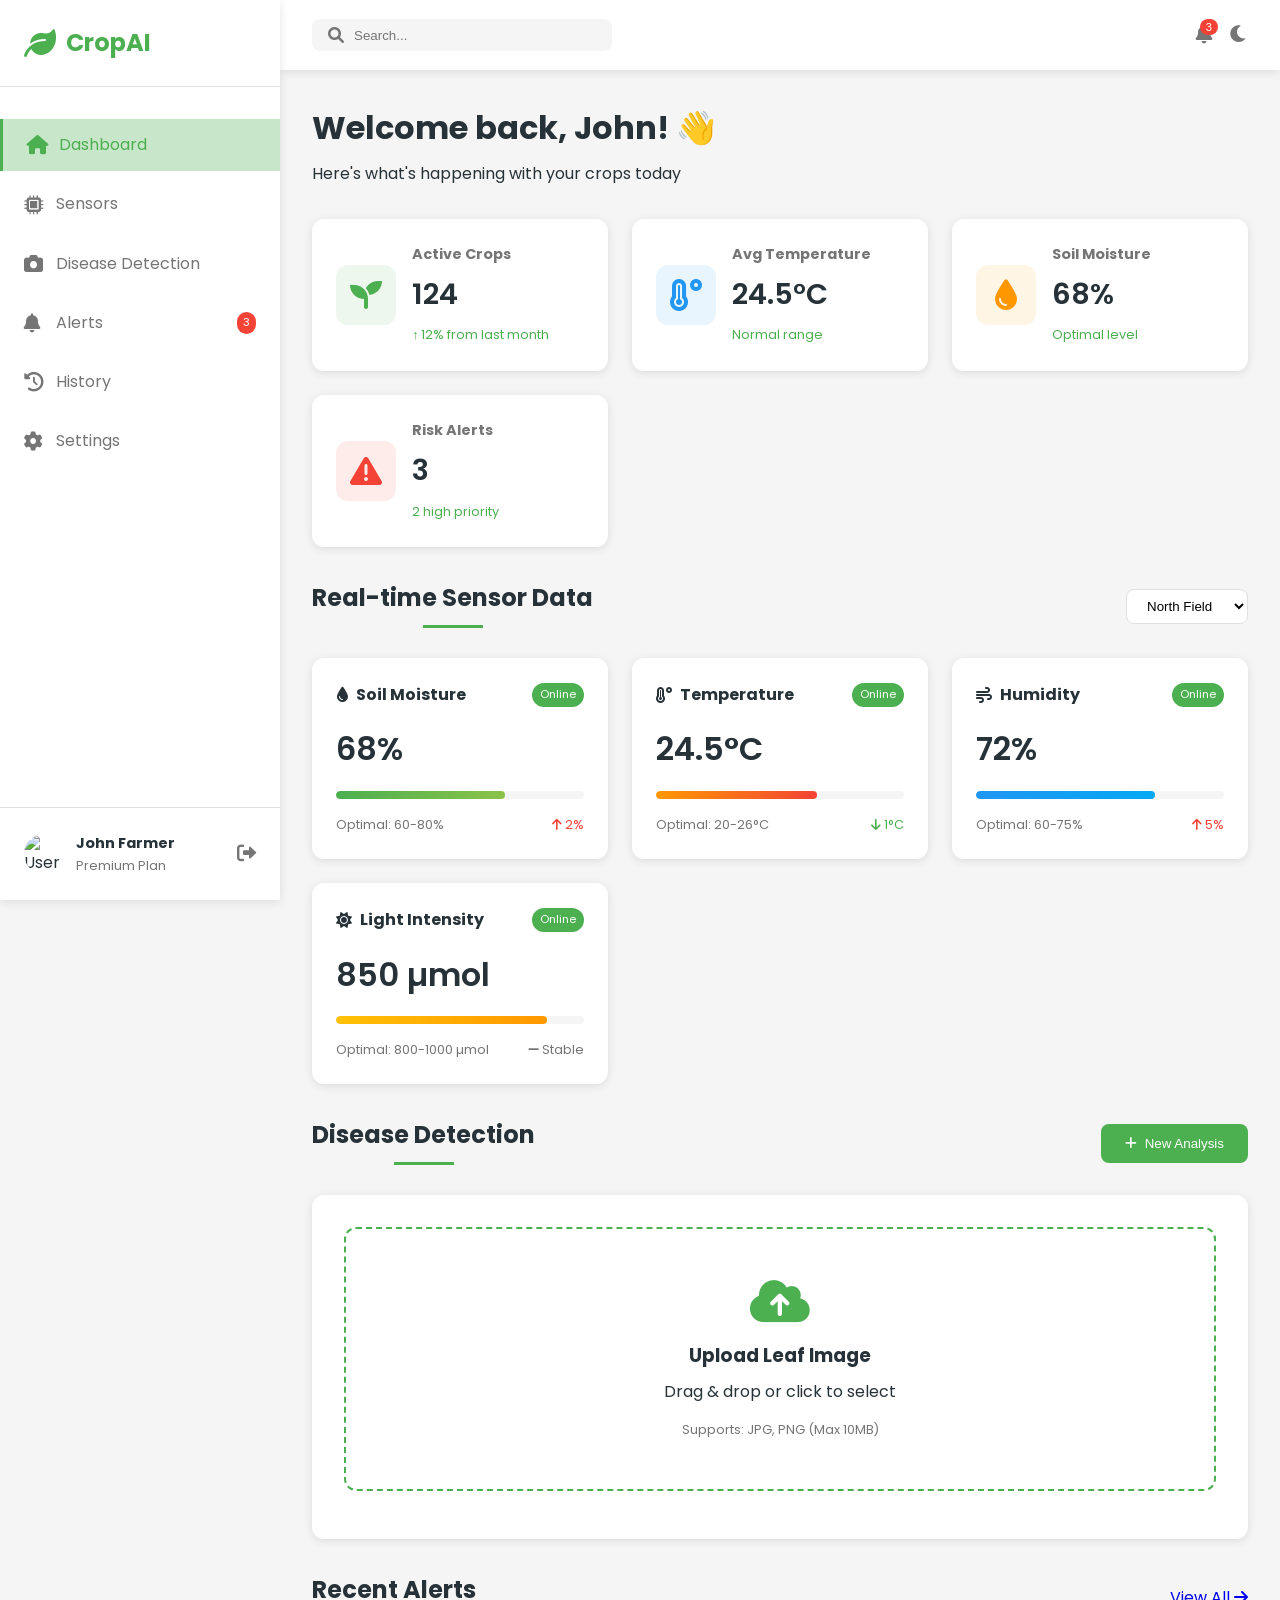
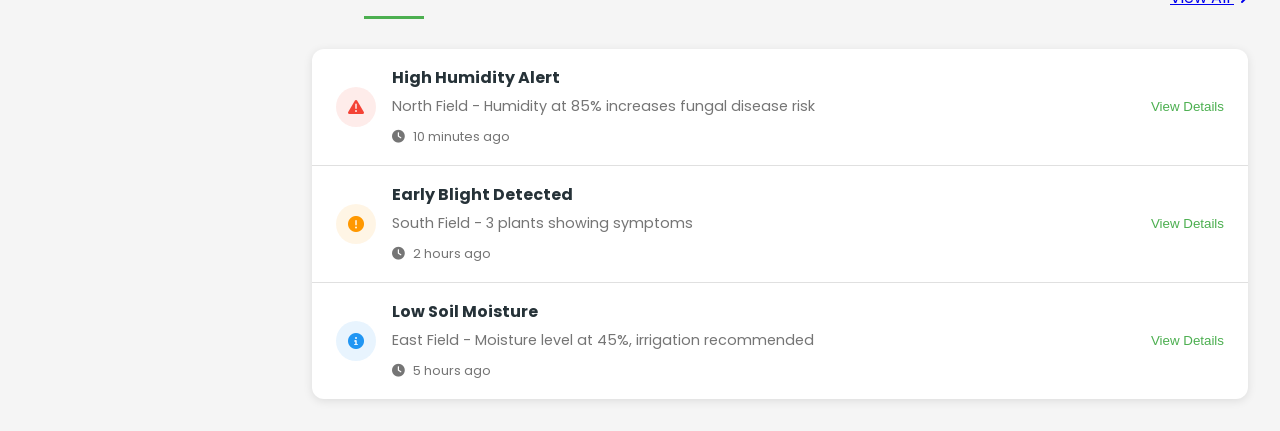
==== dashboard.html @ fdb8c68f "commit all" ====
<!DOCTYPE html>
<html lang="en">
<head>
    <meta charset="UTF-8">
    <meta name="viewport" content="width=device-width, initial-scale=1.0">
    <title>CropAI - Dashboard</title>
    <link rel="stylesheet" href="css/style.css">
    <link rel="stylesheet" href="css/responsive.css">
    <link rel="stylesheet" href="https://cdnjs.cloudflare.com/ajax/libs/font-awesome/6.0.0/css/all.min.css">
    <link href="https://fonts.googleapis.com/css2?family=Poppins:wght@300;400;500;600;700&display=swap" rel="stylesheet">
</head>
<body>
    <div class="dashboard">
        <!-- Sidebar -->
        <aside class="sidebar">
            <div class="sidebar-header">
                <div class="logo">
                    <i class="fas fa-leaf"></i>
                    <span>CropAI</span>
                </div>
            </div>
            <nav class="sidebar-nav">
                <ul>
                    <li class="active">
                        <a href="#dashboard">
                            <i class="fas fa-home"></i>
                            <span>Dashboard</span>
                        </a>
                    </li>
                    <li>
                        <a href="#sensors">
                            <i class="fas fa-microchip"></i>
                            <span>Sensors</span>
                        </a>
                    </li>
                    <li>
                        <a href="#detection">
                            <i class="fas fa-camera"></i>
                            <span>Disease Detection</span>
                        </a>
                    </li>
                    <li>
                        <a href="#alerts">
                            <i class="fas fa-bell"></i>
                            <span>Alerts</span>
                            <span class="badge">3</span>
                        </a>
                    </li>
                    <li>
                        <a href="#history">
                            <i class="fas fa-history"></i>
                            <span>History</span>
                        </a>
                    </li>
                    <li>
                        <a href="#settings">
                            <i class="fas fa-cog"></i>
                            <span>Settings</span>
                        </a>
                    </li>
                </ul>
            </nav>
            <div class="sidebar-footer">
                <div class="user-info">
                    <img src="https://randomuser.me/api/portraits/men/1.jpg" alt="User">
                    <div>
                        <h4>John Farmer</h4>
                        <p>Premium Plan</p>
                    </div>
                </div>
                <button class="logout-btn">
                    <i class="fas fa-sign-out-alt"></i>
                </button>
            </div>
        </aside>

        <!-- Main Content -->
        <main class="main-content">
            <!-- Top Bar -->
            <header class="top-bar">
                <div class="menu-toggle">
                    <i class="fas fa-bars"></i>
                </div>
                <div class="search-bar">
                    <i class="fas fa-search"></i>
                    <input type="text" placeholder="Search...">
                </div>
                <div class="top-bar-actions">
                    <button class="notification-btn">
                        <i class="fas fa-bell"></i>
                        <span class="badge">3</span>
                    </button>
                    <button class="theme-toggle">
                        <i class="fas fa-moon"></i>
                    </button>
                </div>
            </header>

            <!-- Dashboard Content -->
            <div class="content">
                <!-- Welcome Section -->
                <div class="welcome-section">
                    <h1>Welcome back, John! 👋</h1>
                    <p>Here's what's happening with your crops today</p>
                </div>

                <!-- Stats Cards -->
                <div class="stats-grid">
                    <div class="stat-card">
                        <div class="stat-icon" style="background: rgba(76, 175, 80, 0.1); color: #4CAF50;">
                            <i class="fas fa-seedling"></i>
                        </div>
                        <div class="stat-info">
                            <h3>Active Crops</h3>
                            <p>124</p>
                            <span>↑ 12% from last month</span>
                        </div>
                    </div>
                    <div class="stat-card">
                        <div class="stat-icon" style="background: rgba(33, 150, 243, 0.1); color: #2196F3;">
                            <i class="fas fa-temperature-high"></i>
                        </div>
                        <div class="stat-info">
                            <h3>Avg Temperature</h3>
                            <p>24.5°C</p>
                            <span>Normal range</span>
                        </div>
                    </div>
                    <div class="stat-card">
                        <div class="stat-icon" style="background: rgba(255, 152, 0, 0.1); color: #FF9800;">
                            <i class="fas fa-tint"></i>
                        </div>
                        <div class="stat-info">
                            <h3>Soil Moisture</h3>
                            <p>68%</p>
                            <span>Optimal level</span>
                        </div>
                    </div>
                    <div class="stat-card">
                        <div class="stat-icon" style="background: rgba(244, 67, 54, 0.1); color: #F44336;">
                            <i class="fas fa-exclamation-triangle"></i>
                        </div>
                        <div class="stat-info">
                            <h3>Risk Alerts</h3>
                            <p>3</p>
                            <span>2 high priority</span>
                        </div>
                    </div>
                </div>

                <!-- Sensor Data Section -->
                <div class="section-header">
                    <h2>Real-time Sensor Data</h2>
                    <select class="farm-selector" id="farmSelector">
                        <option value="north">North Field</option>
                        <option value="south">South Field</option>
                        <option value="east">East Field</option>
                        <option value="west">West Field</option>
                    </select>
                </div>

                <div class="sensor-grid" id="sensorGrid">
                    <div class="sensor-card">
                        <div class="sensor-header">
                            <h3><i class="fas fa-tint"></i> Soil Moisture</h3>
                            <span class="sensor-status online">Online</span>
                        </div>
                        <div class="sensor-value" id="moistureValue">68%</div>
                        <div class="progress-bar">
                            <div class="progress" style="width: 68%; background: linear-gradient(90deg, #4CAF50, #8BC34A);"></div>
                        </div>
                        <div class="sensor-footer">
                            <span>Optimal: 60-80%</span>
                            <span class="trend up"><i class="fas fa-arrow-up"></i> 2%</span>
                        </div>
                    </div>

                    <div class="sensor-card">
                        <div class="sensor-header">
                            <h3><i class="fas fa-temperature-high"></i> Temperature</h3>
                            <span class="sensor-status online">Online</span>
                        </div>
                        <div class="sensor-value" id="temperatureValue">24.5°C</div>
                        <div class="progress-bar">
                            <div class="progress" style="width: 65%; background: linear-gradient(90deg, #FF9800, #F44336);"></div>
                        </div>
                        <div class="sensor-footer">
                            <span>Optimal: 20-26°C</span>
                            <span class="trend down"><i class="fas fa-arrow-down"></i> 1°C</span>
                        </div>
                    </div>

                    <div class="sensor-card">
                        <div class="sensor-header">
                            <h3><i class="fas fa-wind"></i> Humidity</h3>
                            <span class="sensor-status online">Online</span>
                        </div>
                        <div class="sensor-value" id="humidityValue">72%</div>
                        <div class="progress-bar">
                            <div class="progress" style="width: 72%; background: linear-gradient(90deg, #2196F3, #03A9F4);"></div>
                        </div>
                        <div class="sensor-footer">
                            <span>Optimal: 60-75%</span>
                            <span class="trend up"><i class="fas fa-arrow-up"></i> 5%</span>
                        </div>
                    </div>

                    <div class="sensor-card">
                        <div class="sensor-header">
                            <h3><i class="fas fa-sun"></i> Light Intensity</h3>
                            <span class="sensor-status online">Online</span>
                        </div>
                        <div class="sensor-value" id="lightValue">850 µmol</div>
                        <div class="progress-bar">
                            <div class="progress" style="width: 85%; background: linear-gradient(90deg, #FFC107, #FF9800);"></div>
                        </div>
                        <div class="sensor-footer">
                            <span>Optimal: 800-1000 µmol</span>
                            <span class="trend stable"><i class="fas fa-minus"></i> Stable</span>
                        </div>
                    </div>
                </div>

                <!-- Disease Detection Section -->
                <div class="section-header">
                    <h2>Disease Detection</h2>
                    <button class="btn-primary" onclick="openUploadModal()">
                        <i class="fas fa-plus"></i> New Analysis
                    </button>
                </div>

                <div class="detection-section">
                    <div class="upload-area" id="uploadArea" onclick="document.getElementById('imageInput').click()">
                        <input type="file" id="imageInput" accept="image/*" hidden onchange="previewImage(this)">
                        <i class="fas fa-cloud-upload-alt"></i>
                        <h3>Upload Leaf Image</h3>
                        <p>Drag & drop or click to select</p>
                        <p class="upload-hint">Supports: JPG, PNG (Max 10MB)</p>
                    </div>
                    
                    <div class="preview-container" id="previewContainer" style="display: none;">
                        <img id="imagePreview" src="" alt="Preview">
                        <button class="btn-primary" onclick="analyzeImage()">
                            <i class="fas fa-search"></i> Analyze Image
                        </button>
                        <button class="btn-secondary" onclick="resetUpload()">
                            <i class="fas fa-redo"></i> Upload New
                        </button>
                    </div>

                    <div class="analysis-result" id="analysisResult" style="display: none;">
                        <h3>Analysis Result</h3>
                        <div class="result-card">
                            <div class="result-header">
                                <div class="disease-info">
                                    <h4 id="diseaseName">Early Blight</h4>
                                    <span class="confidence" id="confidence">87% Confidence</span>
                                </div>
                                <span class="severity high">High Severity</span>
                            </div>
                            <div class="result-details">
                                <div class="detail-item">
                                    <i class="fas fa-exclamation-circle"></i>
                                    <div>
                                        <strong>Symptoms:</strong>
                                        <p id="symptoms">Dark brown spots on leaves, yellow halos</p>
                                    </div>
                                </div>
                                <div class="detail-item">
                                    <i class="fas fa-prescription-bottle"></i>
                                    <div>
                                        <strong>Treatment:</strong>
                                        <p id="treatment">Apply copper-based fungicide every 7-10 days. Remove infected leaves.</p>
                                    </div>
                                </div>
                                <div class="detail-item">
                                    <i class="fas fa-clock"></i>
                                    <div>
                                        <strong>Prevention:</strong>
                                        <p id="prevention">Ensure proper air circulation, avoid overhead watering</p>
                                    </div>
                                </div>
                            </div>
                        </div>
                    </div>
                </div>

                <!-- Alerts Section -->
                <div class="section-header">
                    <h2>Recent Alerts</h2>
                    <a href="#" class="view-all">View All <i class="fas fa-arrow-right"></i></a>
                </div>

                <div class="alerts-list" id="alertsList">
                    <div class="alert-item high">
                        <div class="alert-icon">
                            <i class="fas fa-exclamation-triangle"></i>
                        </div>
                        <div class="alert-content">
                            <h4>High Humidity Alert</h4>
                            <p>North Field - Humidity at 85% increases fungal disease risk</p>
                            <span class="alert-time"><i class="fas fa-clock"></i> 10 minutes ago</span>
                        </div>
                        <button class="alert-action">View Details</button>
                    </div>
                    <div class="alert-item medium">
                        <div class="alert-icon">
                            <i class="fas fa-exclamation-circle"></i>
                        </div>
                        <div class="alert-content">
                            <h4>Early Blight Detected</h4>
                            <p>South Field - 3 plants showing symptoms</p>
                            <span class="alert-time"><i class="fas fa-clock"></i> 2 hours ago</span>
                        </div>
                        <button class="alert-action">View Details</button>
                    </div>
                    <div class="alert-item low">
                        <div class="alert-icon">
                            <i class="fas fa-info-circle"></i>
                        </div>
                        <div class="alert-content">
                            <h4>Low Soil Moisture</h4>
                            <p>East Field - Moisture level at 45%, irrigation recommended</p>
                            <span class="alert-time"><i class="fas fa-clock"></i> 5 hours ago</span>
                        </div>
                        <button class="alert-action">View Details</button>
                    </div>
                </div>
            </div>
        </main>
    </div>

    <!-- Analysis Modal -->
    <div class="modal" id="analysisModal">
        <div class="modal-content">
            <div class="modal-header">
                <h3>Analysis in Progress</h3>
                <button class="close-btn" onclick="closeModal()">&times;</button>
            </div>
            <div class="modal-body">
                <div class="loading-spinner"></div>
                <p>Analyzing image using AI model...</p>
                <div class="progress-indicator">
                    <div class="progress-fill" style="width: 0%"></div>
                </div>
            </div>
        </div>
    </div>

    <script src="js/dashboard.js"></script>
</body>
</html>
---- css/style.css ----
:root {
    --primary-color: #4CAF50;
    --primary-dark: #388E3C;
    --primary-light: #C8E6C9;
    --secondary-color: #2196F3;
    --danger-color: #F44336;
    --warning-color: #FF9800;
    --success-color: #4CAF50;
    --text-dark: #263238;
    --text-light: #FFFFFF;
    --text-gray: #757575;
    --background-light: #F5F5F5;
    --background-white: #FFFFFF;
    --border-color: #E0E0E0;
    --shadow: 0 2px 10px rgba(0, 0, 0, 0.1);
    --sidebar-width: 280px;
    --header-height: 70px;
    --transition: all 0.3s ease;
}

* {
    margin: 0;
    padding: 0;
    box-sizing: border-box;
}

body {
    font-family: 'Poppins', sans-serif;
    color: var(--text-dark);
    background: var(--background-light);
    line-height: 1.6;
}

/* Navigation Styles */
.navbar {
    background: var(--background-white);
    box-shadow: var(--shadow);
    position: fixed;
    width: 100%;
    top: 0;
    z-index: 1000;
}

.nav-container {
    max-width: 1400px;
    margin: 0 auto;
    padding: 1rem 2rem;
    display: flex;
    justify-content: space-between;
    align-items: center;
}

.logo {
    display: flex;
    align-items: center;
    gap: 10px;
    font-size: 1.5rem;
    font-weight: 700;
    color: var(--primary-color);
}

.logo i {
    font-size: 2rem;
}

.nav-menu {
    display: flex;
    list-style: none;
    gap: 2rem;
}

.nav-menu a {
    text-decoration: none;
    color: var(--text-dark);
    font-weight: 500;
    transition: var(--transition);
    position: relative;
}

.nav-menu a:hover,
.nav-menu a.active {
    color: var(--primary-color);
}

.nav-menu a.active::after {
    content: '';
    position: absolute;
    bottom: -5px;
    left: 0;
    width: 100%;
    height: 2px;
    background: var(--primary-color);
}

.nav-buttons {
    display: flex;
    gap: 1rem;
}

/* Button Styles */
.btn-primary {
    background: var(--primary-color);
    color: var(--text-light);
    border: none;
    padding: 0.75rem 1.5rem;
    border-radius: 8px;
    font-weight: 500;
    cursor: pointer;
    transition: var(--transition);
    text-decoration: none;
    display: inline-flex;
    align-items: center;
    gap: 8px;
}

.btn-primary:hover {
    background: var(--primary-dark);
    transform: translateY(-2px);
    box-shadow: 0 5px 15px rgba(76, 175, 80, 0.3);
}

.btn-secondary {
    background: transparent;
    color: var(--primary-color);
    border: 2px solid var(--primary-color);
    padding: 0.75rem 1.5rem;
    border-radius: 8px;
    font-weight: 500;
    cursor: pointer;
    transition: var(--transition);
}

.btn-secondary:hover {
    background: var(--primary-light);
    transform: translateY(-2px);
}

.btn-large {
    padding: 1rem 2rem;
    font-size: 1.1rem;
}

/* Hero Section */
.hero {
    min-height: 100vh;
    display: flex;
    align-items: center;
    padding: 0 2rem;
    margin-top: 70px;
    background: linear-gradient(135deg, #f5f7fa 0%, #e8f5e9 100%);
}

.hero-container {
    max-width: 1400px;
    margin: 0 auto;
    display: grid;
    grid-template-columns: 1fr 1fr;
    gap: 4rem;
    align-items: center;
}

.hero-content h1 {
    font-size: 3.5rem;
    line-height: 1.2;
    margin-bottom: 1.5rem;
}

.highlight {
    color: var(--primary-color);
    position: relative;
    display: inline-block;
}

.highlight::after {
    content: '';
    position: absolute;
    bottom: 5px;
    left: 0;
    width: 100%;
    height: 10px;
    background: var(--primary-light);
    z-index: -1;
}

.hero-content p {
    font-size: 1.2rem;
    color: var(--text-gray);
    margin-bottom: 2rem;
}

.hero-buttons {
    display: flex;
    gap: 1rem;
    margin-bottom: 3rem;
}

.hero-stats {
    display: flex;
    gap: 3rem;
}

.stat-item h3 {
    font-size: 2rem;
    color: var(--primary-color);
    margin-bottom: 0.5rem;
}

.hero-image {
    position: relative;
}

.hero-image img {
    width: 100%;
    border-radius: 20px;
    box-shadow: var(--shadow);
}

.floating-card {
    position: absolute;
    background: white;
    padding: 1rem;
    border-radius: 12px;
    box-shadow: 0 10px 30px rgba(0, 0, 0, 0.1);
    display: flex;
    align-items: center;
    gap: 10px;
    animation: float 3s ease-in-out infinite;
}

.card-1 {
    top: 20%;
    left: -20px;
    animation-delay: 0s;
}

.card-2 {
    bottom: 20%;
    right: -20px;
    animation-delay: 1.5s;
}

@keyframes float {
    0%, 100% { transform: translateY(0); }
    50% { transform: translateY(-10px); }
}

/* Features Section */
.features {
    padding: 5rem 2rem;
    background: var(--background-white);
}

.container {
    max-width: 1400px;
    margin: 0 auto;
}

.section-header {
    text-align: center;
    margin-bottom: 4rem;
}

.section-header h2 {
    font-size: 2.5rem;
    margin-bottom: 1rem;
    position: relative;
    display: inline-block;
}

.section-header h2::after {
    content: '';
    position: absolute;
    bottom: -10px;
    left: 50%;
    transform: translateX(-50%);
    width: 60px;
    height: 3px;
    background: var(--primary-color);
}

.features-grid {
    display: grid;
    grid-template-columns: repeat(auto-fit, minmax(250px, 1fr));
    gap: 2rem;
}

.feature-card {
    background: white;
    padding: 2rem;
    border-radius: 15px;
    text-align: center;
    transition: var(--transition);
    box-shadow: var(--shadow);
}

.feature-card:hover {
    transform: translateY(-10px);
    box-shadow: 0 20px 40px rgba(0, 0, 0, 0.1);
}

.feature-icon {
    width: 80px;
    height: 80px;
    background: var(--primary-light);
    border-radius: 50%;
    display: flex;
    align-items: center;
    justify-content: center;
    margin: 0 auto 1.5rem;
}

.feature-icon i {
    font-size: 2.5rem;
    color: var(--primary-color);
}

.feature-card h3 {
    margin-bottom: 1rem;
}

.feature-card p {
    color: var(--text-gray);
}

/* How It Works Section */
.how-it-works {
    padding: 5rem 2rem;
    background: linear-gradient(135deg, #f5f7fa 0%, #e8f5e9 100%);
}

.steps {
    display: grid;
    grid-template-columns: repeat(3, 1fr);
    gap: 3rem;
    margin-top: 3rem;
}

.step {
    text-align: center;
    position: relative;
}

.step-number {
    width: 50px;
    height: 50px;
    background: var(--primary-color);
    color: white;
    border-radius: 50%;
    display: flex;
    align-items: center;
    justify-content: center;
    font-size: 1.5rem;
    font-weight: bold;
    margin: 0 auto 1.5rem;
    position: relative;
    z-index: 2;
}

.step-icon {
    width: 100px;
    height: 100px;
    background: white;
    border-radius: 50%;
    display: flex;
    align-items: center;
    justify-content: center;
    margin: 0 auto 1.5rem;
    box-shadow: var(--shadow);
}

.step-icon i {
    font-size: 3rem;
    color: var(--primary-color);
}

.step h3 {
    margin-bottom: 1rem;
}

.step p {
    color: var(--text-gray);
}

.step:not(:last-child)::after {
    content: '';
    position: absolute;
    top: 50px;
    right: -50px;
    width: 100px;
    height: 2px;
    background: var(--primary-light);
}

/* CTA Section */
.cta {
    padding: 5rem 2rem;
    background: linear-gradient(135deg, var(--primary-color), var(--primary-dark));
    color: white;
    text-align: center;
}

.cta h2 {
    font-size: 2.5rem;
    margin-bottom: 1rem;
}

.cta p {
    font-size: 1.2rem;
    margin-bottom: 2rem;
    opacity: 0.9;
}

.cta .btn-primary {
    background: white;
    color: var(--primary-color);
}

.cta .btn-primary:hover {
    background: var(--primary-light);
    transform: translateY(-2px);
}

/* Footer */
footer {
    background: var(--text-dark);
    color: white;
    padding: 3rem 2rem 1rem;
}

.footer-content {
    max-width: 1400px;
    margin: 0 auto;
    display: grid;
    grid-template-columns: 2fr 1fr 1fr;
    gap: 3rem;
    margin-bottom: 3rem;
}

.footer-section .logo {
    color: white;
    margin-bottom: 1rem;
}

.footer-section p {
    color: #9e9e9e;
    margin-bottom: 1.5rem;
}

.social-links {
    display: flex;
    gap: 1rem;
}

.social-links a {
    color: white;
    font-size: 1.5rem;
    transition: var(--transition);
}

.social-links a:hover {
    color: var(--primary-color);
}

.footer-section h4 {
    margin-bottom: 1.5rem;
    position: relative;
}

.footer-section h4::after {
    content: '';
    position: absolute;
    bottom: -8px;
    left: 0;
    width: 40px;
    height: 2px;
    background: var(--primary-color);
}

.footer-section ul {
    list-style: none;
}

.footer-section ul li {
    margin-bottom: 0.8rem;
}

.footer-section ul li a {
    color: #9e9e9e;
    text-decoration: none;
    transition: var(--transition);
}

.footer-section ul li a:hover {
    color: white;
    padding-left: 5px;
}

.footer-bottom {
    text-align: center;
    padding-top: 2rem;
    border-top: 1px solid #424242;
    color: #9e9e9e;
}

/* Dashboard Layout */
.dashboard {
    display: flex;
    min-height: 100vh;
}

/* Sidebar */
.sidebar {
    width: var(--sidebar-width);
    background: var(--background-white);
    box-shadow: var(--shadow);
    position: fixed;
    height: 100vh;
    display: flex;
    flex-direction: column;
    transition: var(--transition);
    z-index: 100;
}

.sidebar-header {
    padding: 1.5rem;
    border-bottom: 1px solid var(--border-color);
}

.sidebar-nav {
    flex: 1;
    padding: 2rem 0;
}

.sidebar-nav ul {
    list-style: none;
}

.sidebar-nav li {
    margin-bottom: 0.5rem;
}

.sidebar-nav a {
    display: flex;
    align-items: center;
    gap: 12px;
    padding: 0.8rem 1.5rem;
    color: var(--text-gray);
    text-decoration: none;
    transition: var(--transition);
    position: relative;
}

.sidebar-nav a:hover,
.sidebar-nav li.active a {
    background: var(--primary-light);
    color: var(--primary-color);
    border-left: 3px solid var(--primary-color);
}

.sidebar-nav i {
    width: 20px;
    font-size: 1.2rem;
}

.badge {
    background: var(--danger-color);
    color: white;
    padding: 2px 6px;
    border-radius: 10px;
    font-size: 0.7rem;
    margin-left: auto;
}

.sidebar-footer {
    padding: 1.5rem;
    border-top: 1px solid var(--border-color);
    display: flex;
    align-items: center;
    justify-content: space-between;
}

.user-info {
    display: flex;
    align-items: center;
    gap: 12px;
}

.user-info img {
    width: 40px;
    height: 40px;
    border-radius: 50%;
    object-fit: cover;
}

.user-info h4 {
    font-size: 0.9rem;
}

.user-info p {
    font-size: 0.8rem;
    color: var(--text-gray);
}

.logout-btn {
    background: none;
    border: none;
    color: var(--text-gray);
    cursor: pointer;
    font-size: 1.2rem;
    transition: var(--transition);
}

.logout-btn:hover {
    color: var(--danger-color);
}

/* Main Content */
.main-content {
    flex: 1;
    margin-left: var(--sidebar-width);
    background: var(--background-light);
}

/* Top Bar */
.top-bar {
    height: var(--header-height);
    background: white;
    padding: 0 2rem;
    display: flex;
    align-items: center;
    justify-content: space-between;
    box-shadow: var(--shadow);
    position: sticky;
    top: 0;
    z-index: 90;
}

.menu-toggle {
    display: none;
    font-size: 1.5rem;
    cursor: pointer;
}

.search-bar {
    display: flex;
    align-items: center;
    background: var(--background-light);
    border-radius: 8px;
    padding: 0.5rem 1rem;
    width: 300px;
}

.search-bar i {
    color: var(--text-gray);
    margin-right: 10px;
}

.search-bar input {
    border: none;
    background: none;
    outline: none;
    width: 100%;
}

.top-bar-actions {
    display: flex;
    gap: 1rem;
}

.top-bar-actions button {
    background: none;
    border: none;
    position: relative;
    cursor: pointer;
    font-size: 1.2rem;
    color: var(--text-gray);
    transition: var(--transition);
}

.top-bar-actions button:hover {
    color: var(--primary-color);
}

.top-bar-actions .badge {
    position: absolute;
    top: -5px;
    right: -5px;
}

/* Content Area */
.content {
    padding: 2rem;
}

.welcome-section {
    margin-bottom: 2rem;
}

.welcome-section h1 {
    font-size: 2rem;
    margin-bottom: 0.5rem;
}

/* Stats Grid */
.stats-grid {
    display: grid;
    grid-template-columns: repeat(auto-fit, minmax(250px, 1fr));
    gap: 1.5rem;
    margin-bottom: 2rem;
}

.stat-card {
    background: white;
    padding: 1.5rem;
    border-radius: 12px;
    display: flex;
    align-items: center;
    gap: 1rem;
    box-shadow: var(--shadow);
    transition: var(--transition);
}

.stat-card:hover {
    transform: translateY(-5px);
    box-shadow: 0 10px 30px rgba(0, 0, 0, 0.15);
}

.stat-icon {
    width: 60px;
    height: 60px;
    border-radius: 12px;
    display: flex;
    align-items: center;
    justify-content: center;
    font-size: 2rem;
}

.stat-info h3 {
    font-size: 0.9rem;
    color: var(--text-gray);
    margin-bottom: 0.3rem;
}

.stat-info p {
    font-size: 1.8rem;
    font-weight: 600;
    margin-bottom: 0.3rem;
}

.stat-info span {
    font-size: 0.8rem;
    color: var(--success-color);
}

/* Section Header */
.section-header {
    display: flex;
    justify-content: space-between;
    align-items: center;
    margin-bottom: 1.5rem;
}

.section-header h2 {
    font-size: 1.5rem;
}

.farm-selector {
    padding: 0.5rem 1rem;
    border: 1px solid var(--border-color);
    border-radius: 8px;
    outline: none;
    background: white;
}

/* Sensor Grid */
.sensor-grid {
    display: grid;
    grid-template-columns: repeat(auto-fit, minmax(250px, 1fr));
    gap: 1.5rem;
    margin-bottom: 2rem;
}

.sensor-card {
    background: white;
    padding: 1.5rem;
    border-radius: 12px;
    box-shadow: var(--shadow);
}

.sensor-header {
    display: flex;
    justify-content: space-between;
    align-items: center;
    margin-bottom: 1rem;
}

.sensor-header h3 {
    font-size: 1rem;
    display: flex;
    align-items: center;
    gap: 8px;
}

.sensor-status {
    font-size: 0.7rem;
    padding: 3px 8px;
    border-radius: 12px;
}

.sensor-status.online {
    background: var(--success-color);
    color: white;
}

.sensor-value {
    font-size: 2rem;
    font-weight: 600;
    margin-bottom: 1rem;
}

.progress-bar {
    height: 8px;
    background: var(--background-light);
    border-radius: 4px;
    overflow: hidden;
    margin-bottom: 1rem;
}

.progress {
    height: 100%;
    border-radius: 4px;
    transition: width 0.3s ease;
}

.sensor-footer {
    display: flex;
    justify-content: space-between;
    font-size: 0.8rem;
    color: var(--text-gray);
}

.trend.up {
    color: var(--danger-color);
}

.trend.down {
    color: var(--success-color);
}

.trend.stable {
    color: var(--text-gray);
}

/* Detection Section */
.detection-section {
    background: white;
    border-radius: 12px;
    padding: 2rem;
    margin-bottom: 2rem;
    box-shadow: var(--shadow);
}

.upload-area {
    border: 2px dashed var(--primary-color);
    border-radius: 12px;
    padding: 3rem;
    text-align: center;
    cursor: pointer;
    transition: var(--transition);
    margin-bottom: 1rem;
}

.upload-area:hover {
    background: var(--primary-light);
    border-color: var(--primary-dark);
}

.upload-area i {
    font-size: 3rem;
    color: var(--primary-color);
    margin-bottom: 1rem;
}

.upload-area h3 {
    margin-bottom: 0.5rem;
}

.upload-hint {
    font-size: 0.8rem;
    color: var(--text-gray);
    margin-top: 1rem;
}

.preview-container {
    text-align: center;
}

.preview-container img {
    max-width: 100%;
    max-height: 300px;
    border-radius: 8px;
    margin-bottom: 1rem;
}

.preview-container .btn-primary,
.preview-container .btn-secondary {
    margin: 0 0.5rem;
}

/* Analysis Result */
.analysis-result {
    margin-top: 2rem;
}

.result-card {
    background: var(--background-light);
    border-radius: 12px;
    padding: 1.5rem;
}

.result-header {
    display: flex;
    justify-content: space-between;
    align-items: center;
    margin-bottom: 1.5rem;
    padding-bottom: 1rem;
    border-bottom: 1px solid var(--border-color);
}

.disease-info h4 {
    font-size: 1.2rem;
    margin-bottom: 0.3rem;
}

.confidence {
    color: var(--primary-color);
    font-weight: 500;
}

.severity {
    padding: 0.5rem 1rem;
    border-radius: 20px;
    font-weight: 500;
}

.severity.high {
    background: rgba(244, 67, 54, 0.1);
    color: var(--danger-color);
}

.severity.medium {
    background: rgba(255, 152, 0, 0.1);
    color: var(--warning-color);
}

.severity.low {
    background: rgba(76, 175, 80, 0.1);
    color: var(--success-color);
}

.detail-item {
    display: flex;
    gap: 1rem;
    margin-bottom: 1rem;
}

.detail-item i {
    font-size: 1.2rem;
    color: var(--primary-color);
    margin-top: 0.2rem;
}

.detail-item strong {
    display: block;
    margin-bottom: 0.3rem;
}

.detail-item p {
    color: var(--text-gray);
}

/* Alerts List */
.alerts-list {
    background: white;
    border-radius: 12px;
    overflow: hidden;
    box-shadow: var(--shadow);
}

.alert-item {
    display: flex;
    align-items: center;
    padding: 1rem 1.5rem;
    border-bottom: 1px solid var(--border-color);
    transition: var(--transition);
}

.alert-item:last-child {
    border-bottom: none;
}

.alert-item:hover {
    background: var(--background-light);
}

.alert-item.high .alert-icon {
    background: rgba(244, 67, 54, 0.1);
    color: var(--danger-color);
}

.alert-item.medium .alert-icon {
    background: rgba(255, 152, 0, 0.1);
    color: var(--warning-color);
}

.alert-item.low .alert-icon {
    background: rgba(33, 150, 243, 0.1);
    color: var(--secondary-color);
}

.alert-icon {
    width: 40px;
    height: 40px;
    border-radius: 50%;
    display: flex;
    align-items: center;
    justify-content: center;
    margin-right: 1rem;
}

.alert-content {
    flex: 1;
}

.alert-content h4 {
    font-size: 1rem;
    margin-bottom: 0.3rem;
}

.alert-content p {
    font-size: 0.9rem;
    color: var(--text-gray);
    margin-bottom: 0.3rem;
}

.alert-time {
    font-size: 0.8rem;
    color: var(--text-gray);
}

.alert-time i {
    margin-right: 5px;
}

.alert-action {
    background: none;
    border: none;
    color: var(--primary-color);
    cursor: pointer;
    font-weight: 500;
    transition: var(--transition);
}

.alert-action:hover {
    text-decoration: underline;
}

/* Modal */
.modal {
    display: none;
    position: fixed;
    top: 0;
    left: 0;
    width: 100%;
    height: 100%;
    background: rgba(0, 0, 0, 0.5);
    z-index: 2000;
    align-items: center;
    justify-content: center;
}

.modal.active {
    display: flex;
}

.modal-content {
    background: white;
    border-radius: 12px;
    max-width: 500px;
    width: 90%;
    max-height: 90vh;
    overflow-y: auto;
}

.modal-header {
    padding: 1.5rem;
    border-bottom: 1px solid var(--border-color);
    display: flex;
    justify-content: space-between;
    align-items: center;
}

.close-btn {
    background: none;
    border: none;
    font-size: 1.5rem;
    cursor: pointer;
    color: var(--text-gray);
    transition: var(--transition);
}

.close-btn:hover {
    color: var(--danger-color);
}

.modal-body {
    padding: 1.5rem;
}

/* Loading Spinner */
.loading-spinner {
    width: 50px;
    height: 50px;
    border: 3px solid var(--border-color);
    border-top-color: var(--primary-color);
    border-radius: 50%;
    animation: spin 1s linear infinite;
    margin: 2rem auto;
}

@keyframes spin {
    to { transform: rotate(360deg); }
}

.progress-indicator {
    height: 4px;
    background: var(--border-color);
    border-radius: 2px;
    overflow: hidden;
    margin-top: 1rem;
}

.progress-fill {
    height: 100%;
    background: var(--primary-color);
    transition: width 0.3s ease;
}

/* Responsive Design */
@media (max-width: 1024px) {
    .hero-container {
        grid-template-columns: 1fr;
        text-align: center;
    }

    .hero-buttons {
        justify-content: center;
    }

    .hero-stats {
        justify-content: center;
    }

    .hero-image {
        max-width: 600px;
        margin: 0 auto;
    }

    .steps {
        grid-template-columns: 1fr;
    }

    .step:not(:last-child)::after {
        display: none;
    }

    .footer-content {
        grid-template-columns: 1fr;
    }
}

@media (max-width: 768px) {
    .nav-menu,
    .nav-buttons {
        display: none;
    }

    .hamburger {
        display: block;
        font-size: 1.5rem;
        cursor: pointer;
    }

    .hero-content h1 {
        font-size: 2.5rem;
    }

    .sidebar {
        transform: translateX(-100%);
    }

    .sidebar.active {
        transform: translateX(0);
    }

    .main-content {
        margin-left: 0;
    }

    .menu-toggle {
        display: block;
    }

    .stats-grid {
        grid-template-columns: 1fr;
    }

    .sensor-grid {
        grid-template-columns: 1fr;
    }

    .alert-item {
        flex-direction: column;
        align-items: flex-start;
        gap: 1rem;
    }

    .alert-action {
        width: 100%;
    }
}
---- css/responsive.css ----
/* Responsive Design Additions */

/* Extra large devices (1400px and up) */
@media (min-width: 1400px) {
    .container,
    .nav-container,
    .hero-container {
        max-width: 1320px;
    }
}

/* Large devices (1200px to 1399px) */
@media (max-width: 1399px) {
    .container,
    .nav-container,
    .hero-container {
        max-width: 1140px;
    }
    
    .hero-content h1 {
        font-size: 3rem;
    }
}

/* Medium devices (992px to 1199px) */
@media (max-width: 1199px) {
    .container,
    .nav-container,
    .hero-container {
        max-width: 960px;
    }
    
    .hero-content h1 {
        font-size: 2.5rem;
    }
    
    .features-grid {
        grid-template-columns: repeat(2, 1fr);
    }
    
    .stats-grid {
        grid-template-columns: repeat(2, 1fr);
    }
}

/* Small devices (768px to 991px) */
@media (max-width: 991px) {
    .container,
    .nav-container,
    .hero-container {
        max-width: 720px;
    }
    
    .hero-container {
        grid-template-columns: 1fr;
        text-align: center;
    }
    
    .hero-buttons {
        justify-content: center;
    }
    
    .hero-stats {
        justify-content: center;
    }
    
    .nav-menu {
        position: fixed;
        top: 70px;
        left: -100%;
        width: 100%;
        height: calc(100vh - 70px);
        background: white;
        flex-direction: column;
        align-items: center;
        padding: 2rem;
        transition: 0.3s ease;
        z-index: 999;
    }
    
    .nav-menu.active {
        left: 0;
    }
    
    .nav-buttons {
        display: none;
    }
    
    .nav-buttons.active {
        display: flex;
        position: fixed;
        bottom: 2rem;
        left: 50%;
        transform: translateX(-50%);
        z-index: 1000;
    }
    
    .hamburger {
        display: block;
    }
    
    .hamburger.active i::before {
        content: '\f00d';
    }
    
    /* Dashboard responsive */
    .sidebar {
        transform: translateX(-100%);
        z-index: 1000;
    }
    
    .sidebar.active {
        transform: translateX(0);
    }
    
    .main-content {
        margin-left: 0;
    }
    
    .menu-toggle {
        display: block;
    }
    
    .stats-grid {
        grid-template-columns: repeat(2, 1fr);
    }
    
    .sensor-grid {
        grid-template-columns: repeat(2, 1fr);
    }
}

/* Extra small devices (576px to 767px) */
@media (max-width: 767px) {
    .container,
    .nav-container,
    .hero-container {
        max-width: 540px;
    }
    
    .hero-content h1 {
        font-size: 2rem;
    }
    
    .hero-stats {
        flex-direction: column;
        gap: 1.5rem;
    }
    
    .features-grid {
        grid-template-columns: 1fr;
    }
    
    .stats-grid {
        grid-template-columns: 1fr;
    }
    
    .sensor-grid {
        grid-template-columns: 1fr;
    }
    
    .section-header {
        flex-direction: column;
        gap: 1rem;
        text-align: center;
    }
    
    .farm-selector {
        width: 100%;
    }
    
    .alert-item {
        flex-direction: column;
        align-items: flex-start;
        gap: 1rem;
    }
    
    .alert-action {
        width: 100%;
        text-align: center;
    }
    
    .result-header {
        flex-direction: column;
        gap: 1rem;
        align-items: flex-start;
    }
    
    .preview-container .btn-primary,
    .preview-container .btn-secondary {
        width: 100%;
        margin: 0.5rem 0;
    }
}

/* Very small devices (less than 576px) */
@media (max-width: 575px) {
    .hero-content h1 {
        font-size: 1.8rem;
    }
    
    .hero-buttons {
        flex-direction: column;
    }
    
    .btn-large {
        width: 100%;
    }
    
    .stat-card {
        flex-direction: column;
        text-align: center;
    }
    
    .stat-icon {
        margin: 0 auto;
    }
    
    .search-bar {
        width: 200px;
    }
    
    .top-bar {
        padding: 0 1rem;
    }
    
    .content {
        padding: 1rem;
    }
    
    .upload-area {
        padding: 2rem 1rem;
    }
    
    .upload-area i {
        font-size: 2rem;
    }
    
    .modal-content {
        width: 95%;
        margin: 1rem;
    }
}

/* Landscape mode for mobile devices */
@media (max-height: 500px) and (orientation: landscape) {
    .hero {
        min-height: auto;
        padding: 4rem 1rem;
    }
    
    .nav-menu {
        height: auto;
        max-height: 80vh;
        overflow-y: auto;
    }
    
    .modal-content {
        max-height: 80vh;
        overflow-y: auto;
    }
}

/* Print styles */
@media print {
    .navbar,
    .sidebar,
    .top-bar,
    .footer,
    .cta,
    .btn-primary,
    .btn-secondary,
    .alert-action {
        display: none !important;
    }
    
    .main-content {
        margin: 0;
        padding: 0;
    }
    
    .content {
        padding: 1cm;
    }
    
    .sensor-card,
    .stat-card,
    .result-card {
        break-inside: avoid;
        box-shadow: none;
        border: 1px solid #ddd;
    }
}
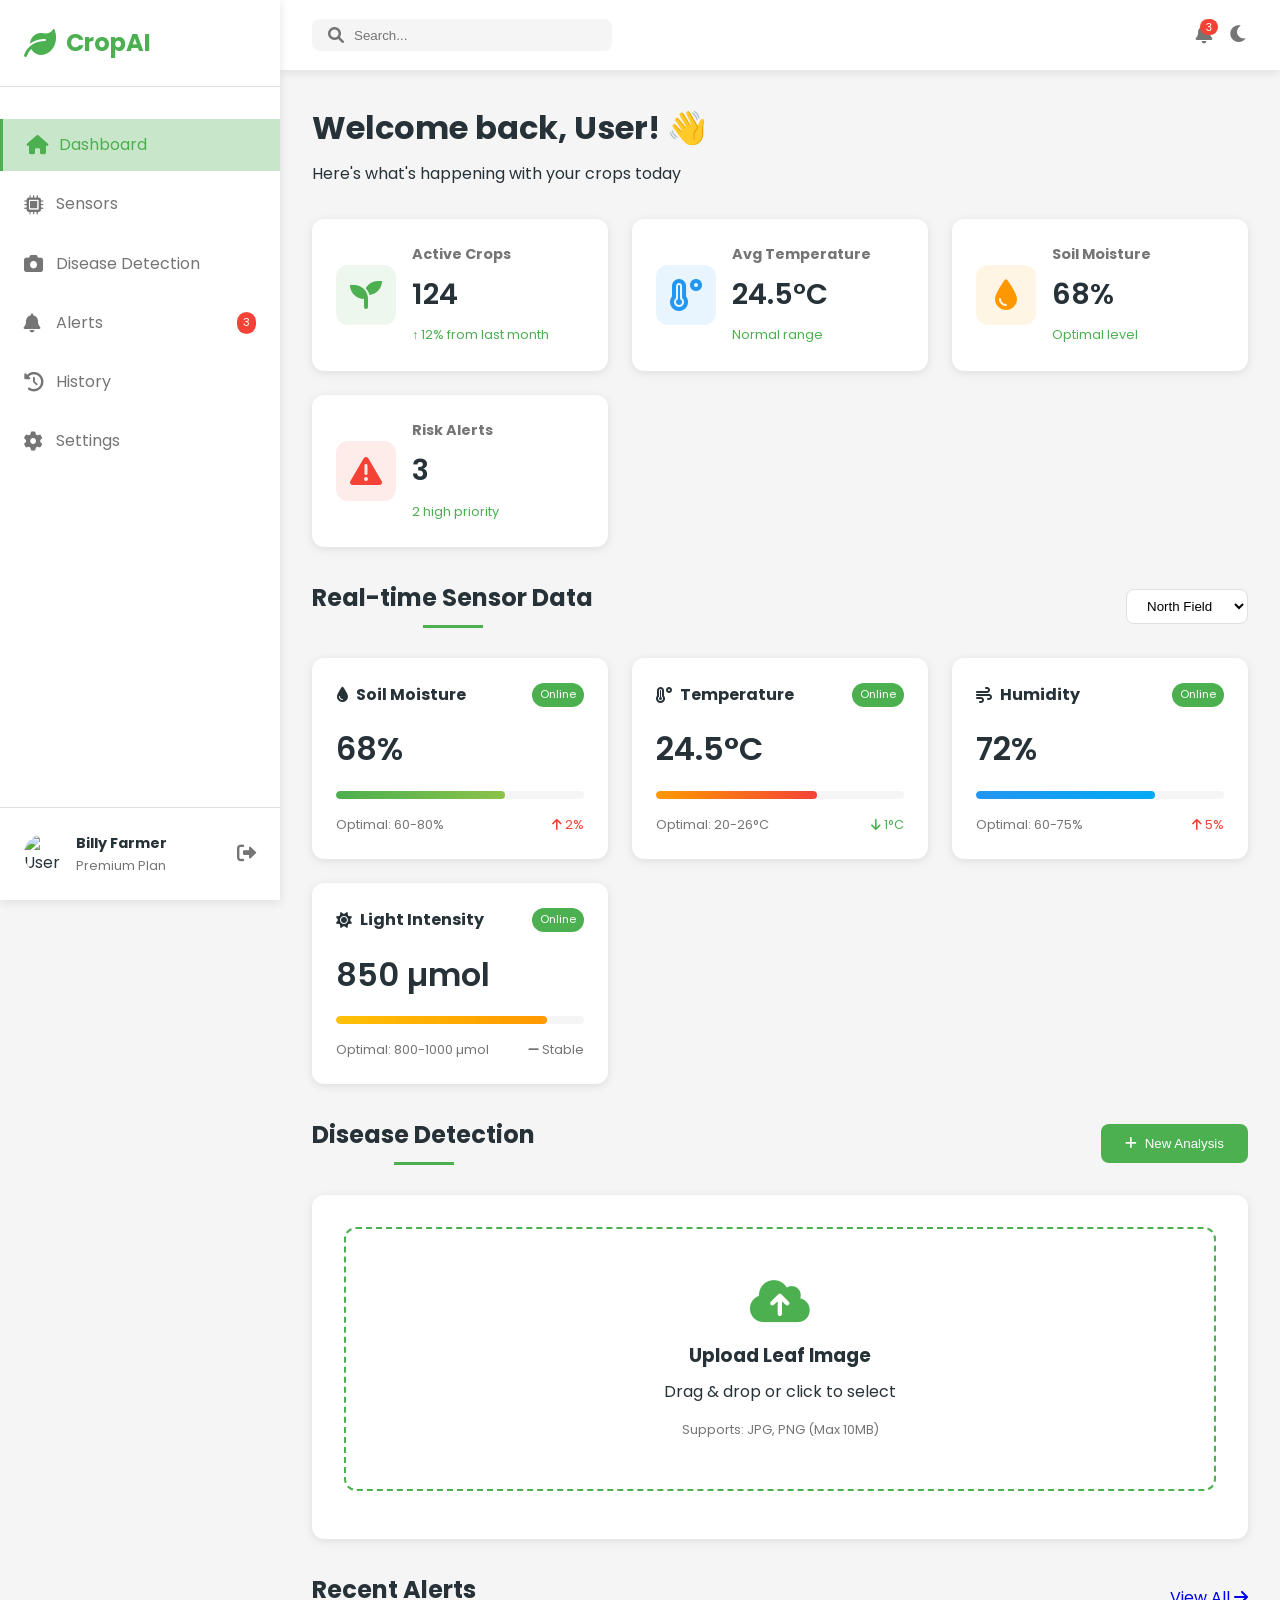
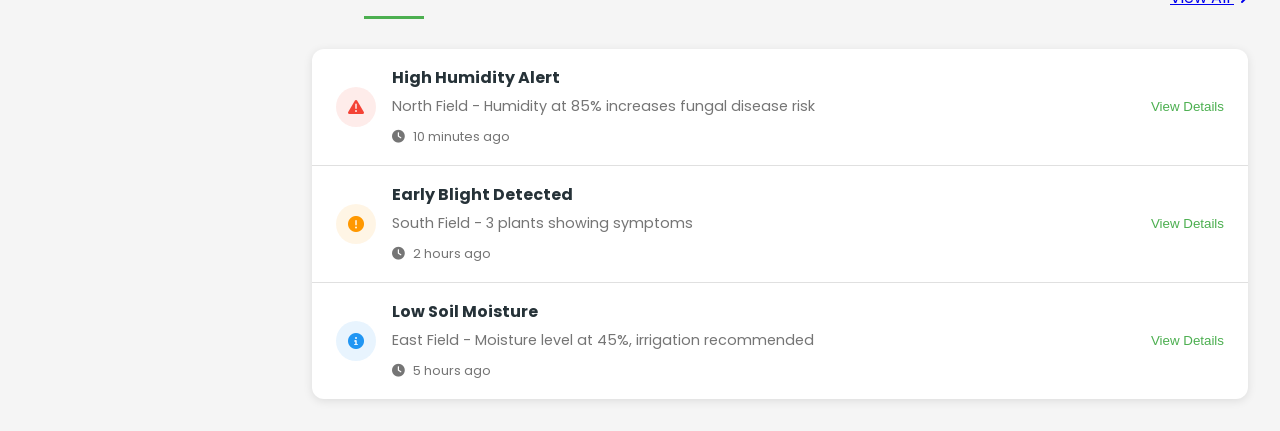
==== commit 4eeacecc: "all changes" ====
--- a/dashboard.html
+++ b/dashboard.html
@@ -62,9 +62,9 @@
             </nav>
             <div class="sidebar-footer">
                 <div class="user-info">
-                    <img src="https://randomuser.me/api/portraits/men/1.jpg" alt="User">
+                    <img src="" alt="User">
                     <div>
-                        <h4>John Farmer</h4>
+                        <h4>Billy Farmer</h4>
                         <p>Premium Plan</p>
                     </div>
                 </div>
@@ -100,7 +100,7 @@
             <div class="content">
                 <!-- Welcome Section -->
                 <div class="welcome-section">
-                    <h1>Welcome back, John! 👋</h1>
+                    <h1>Welcome back, User! 👋</h1>
                     <p>Here's what's happening with your crops today</p>
                 </div>
 
--- a/css/style.css
+++ b/css/style.css
@@ -25,6 +25,7 @@
 }
 
 body {
+
     font-family: 'Poppins', sans-serif;
     color: var(--text-dark);
     background: var(--background-light);
@@ -1228,4 +1229,189 @@
     .alert-action {
         width: 100%;
     }
+}
+
+.login-container {
+    display: flex;
+    justify-content: center;
+    align-items: center;
+    min-height: 90vh;
+    margin-top: 5%;
+    background-color: #f4f7f6; 
+    font-family: sans-serif;
+}
+
+
+.login-card {
+    background: white;
+    padding: 40px;
+    border-radius: 12px;
+    box-shadow: 0 10px 25px rgba(0, 0, 0, 0.1);
+    width: 100%;
+    max-width: 400px;
+    text-align: center;
+}
+
+.login-card h2 {
+    margin-bottom: 10px;
+    font-size: 2rem;
+    font-weight: bold;
+    color: #333;
+}
+
+.login-card p {
+    color: #777;
+    margin-bottom: 30px;
+}
+
+/* Input Group Styling */
+.input-group {
+    text-align: left;
+    margin-bottom: 20px;
+}
+
+.input-group label {
+    display: block;
+    font-weight: bold;
+    margin-bottom: 8px;
+    color: #333;
+}
+
+.input-group input {
+    width: 100%;
+    padding: 12px;
+    border: 2px solid #eee;
+    border-radius: 8px;
+    font-size: 1rem;
+    box-sizing: border-box; 
+    transition: border-color 0.3s;
+}
+
+.input-group input:focus {
+    outline: none;
+    border-color: #2ecc71; 
+}
+
+
+.form-options {
+    display: flex;
+    justify-content: space-between;
+    align-items: center;
+    margin-bottom: 25px;
+    font-size: 0.9rem;
+}
+
+.form-options a {
+    color: #2ecc71;
+    text-decoration: none;
+    font-weight: bold;
+}
+
+/* Login Button */
+.btn-login {
+    width: 100%;
+    padding: 15px;
+    background-color: #2ecc71;
+    color: white;
+    border: none;
+    border-radius: 8px;
+    font-size: 1.1rem;
+    font-weight: bold;
+    cursor: pointer;
+    transition: 0.3s ease;
+}
+
+.btn-login:hover {
+    background-color: #27ae60;
+}
+
+/* Bottom Links */
+.footer-text {
+    margin-top: 20px;
+    font-size: 0.95rem;
+}
+
+.footer-text a {
+    color: #2ecc71;
+    text-decoration: none;
+    font-weight: bold;
+}
+
+.back-home {
+    display: inline-block;
+    margin-top: 25px;
+    text-decoration: none;
+    color: #999;
+    font-size: 0.85rem;
+}
+
+.back-home:hover {
+    color: #333;
+}
+.signup-page {
+    margin: 0;
+    font-family: 'Poppins', sans-serif;
+    background-color: #f4f7f6;
+}
+
+.signup-page .login-container {
+    display: flex;
+    justify-content: center;
+    align-items: center;
+    min-height: 100vh;
+    padding: 20px;
+}
+
+.signup-page .login-card {
+    background: white;
+    padding: 40px;
+    border-radius: 12px;
+    box-shadow: 0 10px 25px rgba(0, 0, 0, 0.1);
+    width: 100%;
+    max-width: 450px;
+    text-align: center;
+}
+
+.signup-page .logo-small {
+    color: #2ecc71;
+    font-size: 1.5rem;
+    font-weight: bold;
+    margin-bottom: 20px;
+    display: flex;
+    justify-content: center;
+    align-items: center;
+    gap: 10px;
+}
+
+.signup-page .input-group {
+    text-align: left;
+    margin-bottom: 15px;
+}
+
+.signup-page .input-group label {
+    display: block;
+    font-weight: bold;
+    margin-bottom: 8px;
+    color: #333;
+}
+
+.signup-page .input-group input {
+    width: 100%;
+    padding: 12px;
+    border: 2px solid #eee;
+    border-radius: 8px;
+    font-size: 1rem;
+    box-sizing: border-box;
+}
+
+.signup-page .btn-login {
+    width: 100%;
+    padding: 14px;
+    background-color: #2ecc71;
+    color: white;
+    border: none;
+    border-radius: 8px;
+    font-size: 1.1rem;
+    font-weight: bold;
+    cursor: pointer;
 }
--- a/css/responsive.css
+++ b/css/responsive.css
@@ -242,7 +242,6 @@
     }
 }
 
-/* Landscape mode for mobile devices */
 @media (max-height: 500px) and (orientation: landscape) {
     .hero {
         min-height: auto;
@@ -290,4 +289,319 @@
         box-shadow: none;
         border: 1px solid #ddd;
     }
+}
+
+@media (max-width: 480px) {
+    .login-container {
+        padding: 20px; 
+        align-items: flex-start; 
+    }
+
+    .login-card {
+        padding: 25px 20px; 
+        box-shadow: none; 
+        border: 1px solid #eee;
+    }
+
+    .login-card h2 {
+        font-size: 1.6rem;
+    }
+
+    .form-options {
+        flex-direction: column;
+        align-items: flex-start;
+    }
+
+    .btn-login {
+        padding: 12px; 
+    }
+}
+
+
+
+@media (max-width: 1024px) {
+    .dashboard {
+        display: block; 
+    }
+
+    .sidebar {
+        position: fixed;
+        left: -260px;
+        top: 0;
+        bottom: 0;
+        z-index: 1000;
+        transition: 0.3s ease;
+        width: 260px;
+        background: #fff;
+    }
+
+    
+    .sidebar.active {
+        left: 0;
+        box-shadow: 10px 0 30px rgba(0,0,0,0.1);
+    }
+
+    .main-content {
+        margin-left: 0;
+        width: 100%;
+    }
+
+    .menu-toggle {
+        display: block !important; 
+        cursor: pointer;
+        font-size: 1.5rem;
+        margin-right: 15px;
+    }
+}
+
+
+@media (max-width: 992px) {
+    .stats-grid {
+        grid-template-columns: repeat(2, 1fr);
+        gap: 15px;
+    }
+}
+
+@media (max-width: 480px) {
+    .stats-grid {
+        grid-template-columns: 1fr;
+    }
+
+    .welcome-section h1 {
+        font-size: 1.5rem;
+    }
+
+    .top-bar {
+        padding: 0 15px;
+    }
+
+    
+    .search-bar input {
+        width: 100px;
+    }
+}
+
+
+@media (max-width: 768px) {
+    .sensor-grid {
+        grid-template-columns: 1fr; 
+    }
+
+    .section-header {
+        flex-direction: column;
+        align-items: flex-start;
+        gap: 10px;
+    }
+
+    .farm-selector {
+        width: 100%;
+    }
+
+    .upload-area {
+        padding: 30px 15px;
+    }
+
+    .result-header {
+        flex-direction: column;
+        align-items: flex-start;
+        gap: 10px;
+    }
+}
+
+@media (max-width: 600px) {
+    .alert-item {
+        flex-direction: column;
+        gap: 15px;
+        padding: 15px;
+    }
+
+    .alert-action {
+        width: 100%;
+        text-align: center;
+    }
+    
+    .alert-icon {
+        display: none;
+        
+    }
+    
+}
+
+
+
+@media (max-width: 768px) {
+    .login-container {
+        padding: 40px 20px; 
+        background-color: #fff; 
+    }
+
+    .login-card {
+        box-shadow: none; 
+        border: 1px solid #eee; 
+        max-width: 100%;
+    }
+}
+
+/* For Mobile Phones */
+@media (max-width: 480px) {
+    .login-container {
+        padding: 20px;
+        align-items: flex-start; 
+    }
+
+    .login-card {
+        padding: 30px 15px; 
+    }
+
+    .login-card h2 {
+        font-size: 1.75rem;     }
+
+    .form-options {
+        flex-direction: column;
+        align-items: flex-start;
+        gap: 15px;
+    }
+
+    .input-group input, 
+    .btn-login {
+        padding: 14px;
+        font-size: 1.1rem;
+    }
+
+    .footer-text {
+        font-size: 1rem;
+        line-height: 1.5;
+    }
+
+    .back-home {
+        margin-top: 30px;
+        font-size: 1rem;
+        padding: 10px; 
+    }
+}
+
+
+@media (max-height: 600px) {
+    .login-container {
+        align-items: flex-start;
+        padding-top: 20px;
+        min-height: auto;
+    }
+}
+@media (max-width: 1024px) {
+    .dashboard {
+        display: block;
+    }
+
+    .sidebar {
+        position: fixed;
+        left: -260px;
+        top: 0;
+        bottom: 0;
+        z-index: 1000;
+        transition: 0.3s ease;
+        width: 260px;
+        background: #fff;
+    }
+
+    .sidebar.active {
+        left: 0;
+        box-shadow: 10px 0 30px rgba(0,0,0,0.1);
+    }
+
+    .main-content {
+        margin-left: 0;
+        width: 100%;
+    }
+
+    .menu-toggle {
+        display: block !important;
+        cursor: pointer;
+        font-size: 1.5rem;
+        margin-right: 15px;
+    }
+}
+
+@media (max-width: 768px) {
+    nav {
+        flex-direction: column;
+        padding: 20px;
+        height: auto;
+        gap: 15px;
+    }
+
+    .nav0, .nav1, .nav2 {
+        justify-content: center;
+        width: 100%;
+        text-align: center;
+    }
+
+    .nav1 {
+        flex-direction: column;
+        gap: 10px;
+    }
+
+    .nav2 {
+        margin-top: 10px;
+        gap: 10px;
+    }
+
+    .stats-grid {
+        grid-template-columns: repeat(2, 1fr);
+        gap: 15px;
+    }
+
+    .sensor-grid {
+        grid-template-columns: 1fr;
+    }
+
+    .section-header {
+        flex-direction: column;
+        align-items: flex-start;
+        gap: 10px;
+    }
+
+    .login-card {
+        box-shadow: none;
+        border: 1px solid #eee;
+        max-width: 100%;
+    }
+}
+
+@media (max-width: 480px) {
+    .stats-grid {
+        grid-template-columns: 1fr;
+    }
+
+    .welcome-section h1 {
+        font-size: 1.5rem;
+    }
+
+    .login-container {
+        padding: 20px;
+        align-items: flex-start;
+    }
+
+    .login-card {
+        padding: 30px 15px;
+    }
+
+    .form-options {
+        flex-direction: column}
+    }
+    @media (max-width: 480px) {
+    .signup-page .login-container {
+        padding: 10px;
+        align-items: flex-start;
+    }
+
+    .signup-page .login-card {
+        padding: 25px 15px;
+        box-shadow: none;
+        border: 1px solid #eee;
+    }
+
+    .signup-page .btn-login {
+        padding: 16px;
+    }
 }
